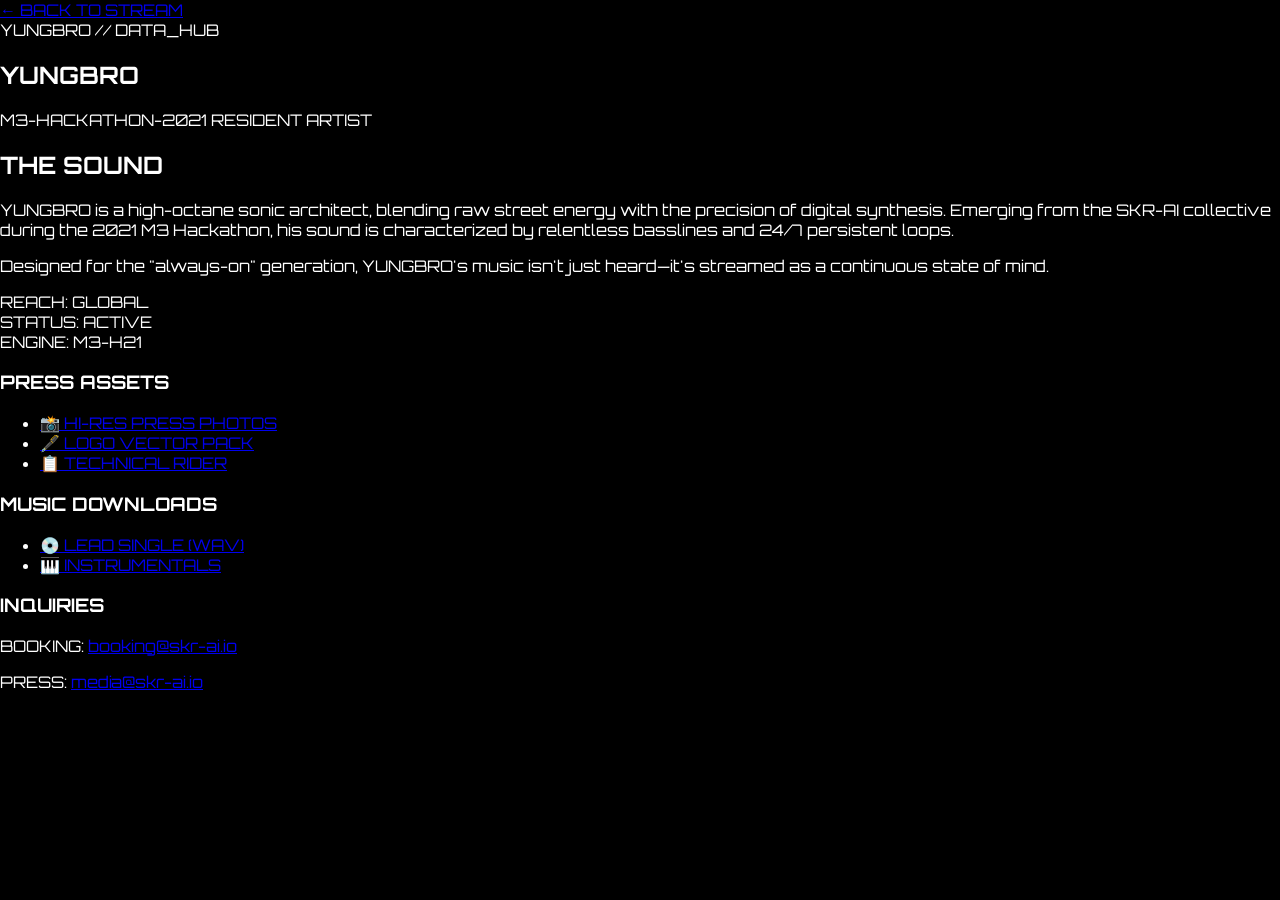
==== epk.html @ f5c032a6 "Add files via upload" ====
<!DOCTYPE html>
<html lang="en">
<head>
    <meta charset="UTF-8">
    <meta name="viewport" content="width=device-width, initial-scale=1.0">
    <title>YUNGBRO | Official EPK</title>
    <link rel="stylesheet" href="style.css">
</head>
<body class="epk-page">

    <nav class="epk-nav">
        <a href="index.html" class="nav-back">← BACK TO STREAM</a>
        <div class="brand-tag">YUNGBRO // DATA_HUB</div>
    </nav>

    <div class="epk-grid">
        <section class="epk-main">
            <header>
                <h1 class="glitch-text">YUNGBRO</h1>
                <p class="subtitle">M3-HACKATHON-2021 RESIDENT ARTIST</p>
            </header>

            <article class="bio-content">
                <h2>THE SOUND</h2>
                <p>YUNGBRO is a high-octane sonic architect, blending raw street energy with the precision of digital synthesis. Emerging from the SKR-AI collective during the 2021 M3 Hackathon, his sound is characterized by relentless basslines and 24/7 persistent loops.</p>
                <p>Designed for the "always-on" generation, YUNGBRO's music isn't just heard—it's streamed as a continuous state of mind.</p>
            </article>

            <div class="stats-box">
                <div class="stat"><span>REACH:</span> GLOBAL</div>
                <div class="stat"><span>STATUS:</span> ACTIVE</div>
                <div class="stat"><span>ENGINE:</span> M3-H21</div>
            </div>
        </section>

        <aside class="epk-sidebar">
            <div class="media-section">
                <h3>PRESS ASSETS</h3>
                <ul class="download-list">
                    <li><a href="assets/yungbro-hq-shot.zip" download>📸 HI-RES PRESS PHOTOS</a></li>
                    <li><a href="assets/yungbro-logo-pack.zip" download>🖋️ LOGO VECTOR PACK</a></li>
                    <li><a href="assets/yungbro-stage-rider.pdf" download>📋 TECHNICAL RIDER</a></li>
                </ul>
            </div>

            <div class="media-section">
                <h3>MUSIC DOWNLOADS</h3>
                <ul class="download-list">
                    <li><a href="#" class="wav-link">💿 LEAD SINGLE (WAV)</a></li>
                    <li><a href="#" class="wav-link">🎹 INSTRUMENTALS</a></li>
                </ul>
            </div>

            <div class="contact-card">
                <h3>INQUIRIES</h3>
                <p>BOOKING: <a href="mailto:booking@skr-ai.io">booking@skr-ai.io</a></p>
                <p>PRESS: <a href="mailto:media@skr-ai.io">media@skr-ai.io</a></p>
            </div>
        </aside>
    </div>

</body>
</html>
---- style.css ----
@import url('https://fonts.googleapis.com/css2?family=Orbitron:wght@400;900&display=swap');

body, html {
    margin: 0;
    padding: 0;
    width: 100%;
    height: 100%;
    overflow: hidden;
    background-color: #000;
    font-family: 'Orbitron', sans-serif; /* Tech-focused font */
    color: #fff;
}

.video-background {
    position: fixed;
    top: 0;
    left: 0;
    width: 100%;
    height: 100%;
    z-index: -1;
    filter: grayscale(40%) contrast(120%); /* Custom aesthetic for YungBro */
}

.video-background iframe {
    width: 100vw;
    height: 100vh;
    transform: scale(1.6); /* Hide YouTube UI */
}

.overlay {
    display: flex;
    flex-direction: column;
    justify-content: space-between;
    align-items: center;
    height: 100vh;
    padding: 60px 20px;
    background: radial-gradient(circle, rgba(0,0,0,0.2) 0%, rgba(0,0,0,0.8) 100%);
    text-align: center;
}

.artist-brand h1 {
    font-size: 5rem;
    margin: 0;
    letter-spacing: 15px;
    font-weight: 900;
    text-shadow: 0 0 20px rgba(255, 255, 255, 0.5);
}

.status-indicator {
    color: #00ff00; /* Neon green live indicator */
    font-size: 0.8rem;
    letter-spacing: 3px;
    margin-top: 10px;
}

.links {
    display: flex;
    flex-direction: column;
    gap: 20px;
}

.btn {
    text-decoration: none;
    color: #fff;
    border: 1px solid rgba(255, 255, 255, 0.3);
    padding: 18px 50px;
    min-width: 280px;
    font-size: 0.9rem;
    letter-spacing: 2px;
    transition: all 0.4s ease;
    background: rgba(0, 0, 0, 0.5);
    backdrop-filter: blur(5px);
}

.btn:hover {
    background: #fff;
    color: #000;
    transform: scale(1.05);
}

.primary {
    border: 1px solid #00ff00;
    color: #00ff00;
}

.purchase {
    background: #fff;
    color: #000;
    font-weight: bold;
}

.m3-tag {
    font-size: 0.6rem;
    opacity: 0.4;
    letter-spacing: 5px;
}
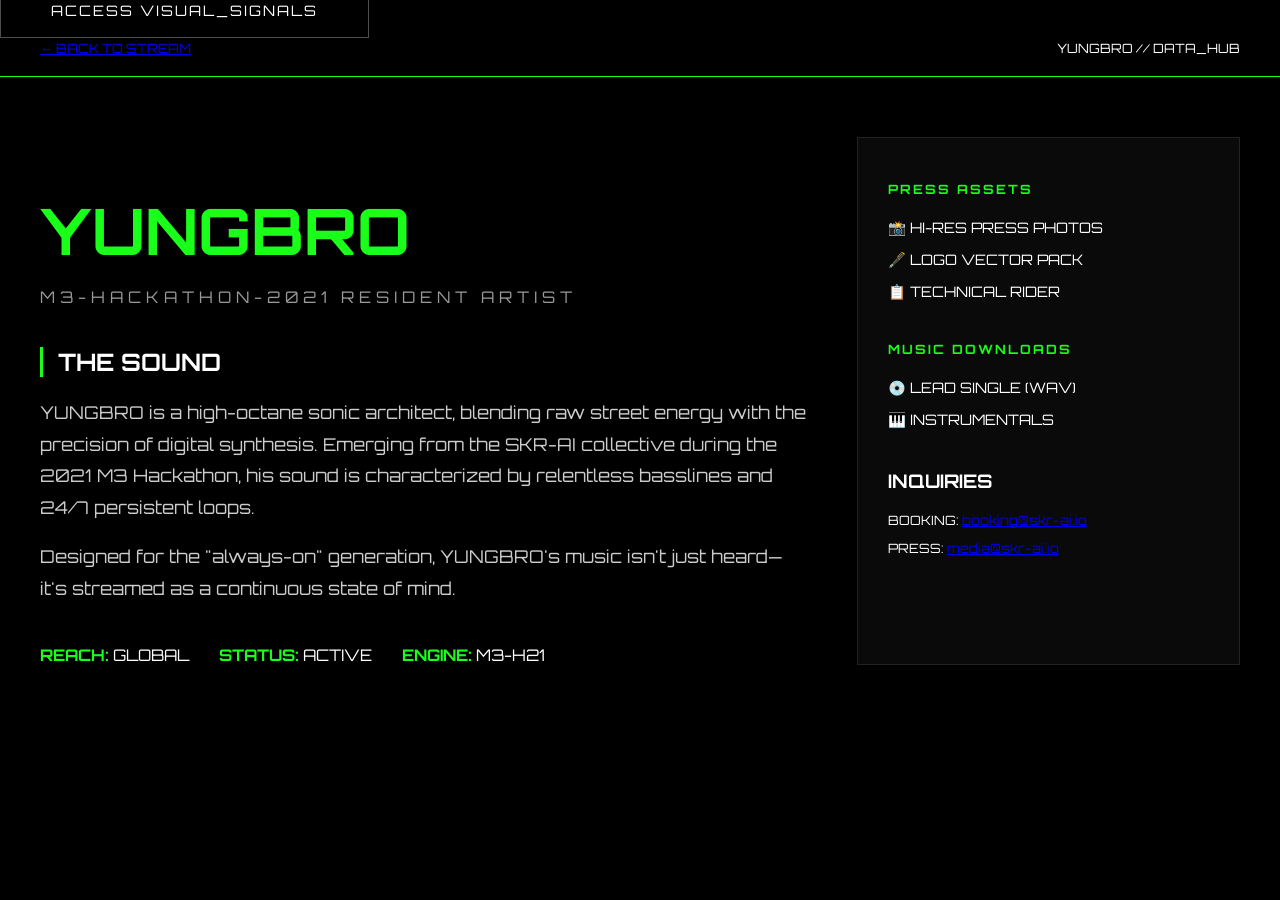
==== commit a8689718: "Update 948 31426epk.html" ====
--- a/epk.html
+++ b/epk.html
@@ -1,4 +1,5 @@
 <!DOCTYPE html>
+<a href="visuals.html" class="btn">ACCESS VISUAL_SIGNALS</a>
 <html lang="en">
 <head>
     <meta charset="UTF-8">
@@ -60,4 +61,4 @@
     </div>
 
 </body>
-</html>+</html>
--- a/style.css
+++ b/style.css
@@ -93,4 +93,188 @@
     font-size: 0.6rem;
     opacity: 0.4;
     letter-spacing: 5px;
-}+}
+/* EPK Page Specifics */
+.epk-page {
+    background: #000;
+    color: #fff;
+    overflow-y: auto;
+}
+
+.epk-nav {
+    display: flex;
+    justify-content: space-between;
+    padding: 20px 40px;
+    border-bottom: 1px solid #1aff1a; /* Neon Green Border */
+    font-size: 0.8rem;
+}
+
+.epk-grid {
+    display: grid;
+    grid-template-columns: 2fr 1fr;
+    gap: 50px;
+    max-width: 1200px;
+    margin: 60px auto;
+    padding: 0 40px;
+}
+
+.glitch-text {
+    font-size: 4rem;
+    color: #1aff1a;
+    text-transform: uppercase;
+    margin-bottom: 0;
+}
+
+.subtitle {
+    letter-spacing: 5px;
+    opacity: 0.6;
+    margin-bottom: 40px;
+}
+
+.bio-content h2 {
+    border-left: 3px solid #1aff1a;
+    padding-left: 15px;
+    margin-bottom: 20px;
+}
+
+.bio-content p {
+    line-height: 1.8;
+    font-size: 1.1rem;
+    color: #ccc;
+}
+
+.stats-box {
+    margin-top: 40px;
+    display: flex;
+    gap: 30px;
+}
+
+.stat span {
+    color: #1aff1a;
+    font-weight: bold;
+}
+
+.epk-sidebar {
+    background: #0a0a0a;
+    padding: 30px;
+    border: 1px solid #222;
+}
+
+.media-section h3 {
+    font-size: 0.8rem;
+    letter-spacing: 2px;
+    color: #1aff1a;
+    margin-bottom: 20px;
+}
+
+.download-list {
+    list-style: none;
+    padding: 0;
+    margin-bottom: 40px;
+}
+
+.download-list li {
+    margin-bottom: 12px;
+}
+
+.download-list a {
+    color: #fff;
+    text-decoration: none;
+    font-size: 0.9rem;
+    transition: 0.2s;
+}
+
+.download-list a:hover {
+    color: #1aff1a;
+    padding-left: 5px;
+}
+
+.contact-card p {
+    font-size: 0.8rem;
+    margin-bottom: 10px;
+}
+
+/* Mobile Responsive */
+@media (max-width: 900px) {
+    .epk-grid {
+        grid-template-columns: 1fr;
+    }
+}
+/* Visuals Page Specifics */
+.visuals-page {
+    background: #050505;
+}
+
+.visuals-container {
+    padding: 60px 40px;
+    max-width: 1400px;
+    margin: 0 auto;
+}
+
+.visuals-header {
+    margin-bottom: 50px;
+    text-align: left;
+}
+
+.video-matrix {
+    display: grid;
+    grid-template-columns: repeat(auto-fit, minmax(400px, 1fr));
+    gap: 30px;
+}
+
+.feed-item {
+    background: #111;
+    border: 1px solid #1aff1a44; /* Faded Neon Green */
+    padding: 5px;
+    transition: 0.3s ease;
+}
+
+.feed-item:hover {
+    border-color: #1aff1a;
+    box-shadow: 0 0 15px rgba(26, 255, 26, 0.2);
+}
+
+.video-container {
+    position: relative;
+    padding-bottom: 56.25%; /* 16:9 Aspect Ratio */
+    height: 0;
+    overflow: hidden;
+}
+
+.video-container iframe {
+    position: absolute;
+    top: 0;
+    left: 0;
+    width: 100%;
+    height: 100%;
+    filter: grayscale(20%);
+}
+
+.feed-meta {
+    padding: 15px;
+    font-family: 'Courier New', Courier, monospace;
+    font-size: 0.75rem;
+    color: #fff;
+    letter-spacing: 1px;
+}
+
+.cam-label {
+    color: #1aff1a;
+    font-weight: bold;
+    margin-right: 10px;
+}
+
+/* Scanline Effect Overlay (Optional) */
+.visuals-page::before {
+    content: " ";
+    display: block;
+    position: fixed;
+    top: 0;
+    left: 0;
+    bottom: 0;
+    right: 0;
+    background: linear-gradient(rgba(18, 16, 16, 0) 50%, rgba(0, 0, 0, 0.25) 50%), linear-gradient(90deg, rgba(255, 0, 0, 0.06), rgba(0, 255, 0, 0.02), rgba(0, 0, 255, 0.06));
+    z-index: 999;
+    background-size: 100% 2px, 3px 100%;
+    pointer-events: none;
+}
